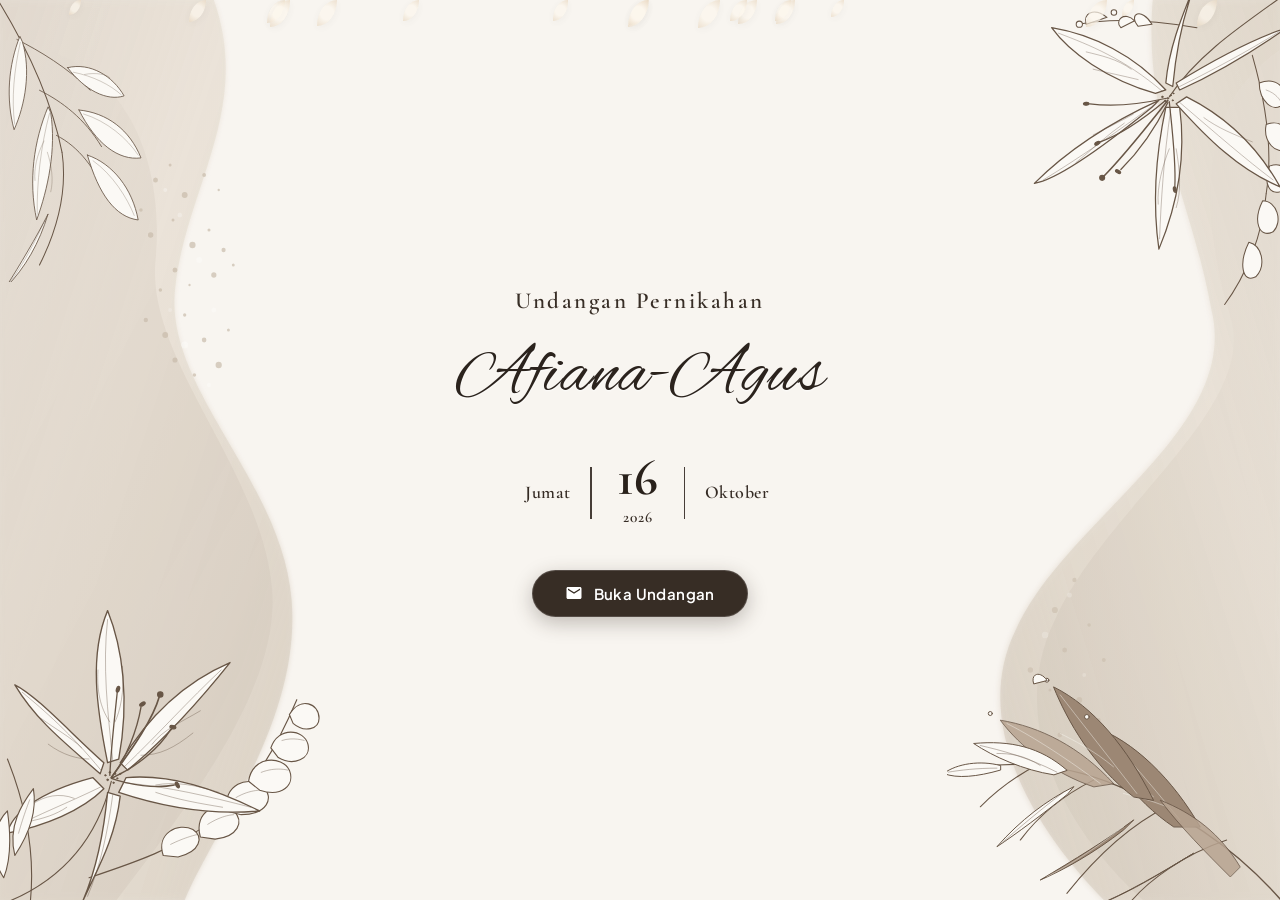
==== index.html @ ef30fb82 "first commit: projek undangan digital pernikahan lengkap" ====
<!DOCTYPE html>
<html lang="id">
<head>
  <meta charset="UTF-8">
  <meta name="viewport" content="width=device-width, initial-scale=1.0">
  <title>Undangan Pernikahan Afiana & Agus</title>
  <meta name="description" content="Undangan Pernikahan Afiana & Agus - Jumat, 16 Oktober 2026">
  
  <!-- Favicon -->
  <link rel="icon" href="data:image/svg+xml,<svg xmlns=%22http://www.w3.org/2000/svg%22 viewBox=%220 0 100 100%22><text y=%22.9em%22 font-size=%2290%22>💍</text></svg>">
  
  <!-- Stylesheet -->
  <link rel="stylesheet" href="assets/css/style.css">
</head>
<body class="page-cover">

  <!-- Floating Falling Petals -->
  <div class="petals-container" id="petalsContainer"></div>

  <!-- ========================================================
       COVER / LANDING PAGE (Sesuai Referensi Gambar)
       ======================================================== -->
  <main class="hero-cover" id="heroCover">
    <!-- Watercolor Organic Background Blobs -->
    <div class="blob-bg blob-left" aria-hidden="true"></div>
    <div class="blob-bg blob-right" aria-hidden="true"></div>

    <!-- Botanical Line Art Corners -->
    <img src="assets/images/floral-top-left.svg" alt="" class="botanical-art floral-tl" aria-hidden="true">
    <img src="assets/images/floral-bottom-left.svg" alt="" class="botanical-art floral-bl" aria-hidden="true">
    <img src="assets/images/floral-top-right.svg" alt="" class="botanical-art floral-tr" aria-hidden="true">
    <img src="assets/images/floral-bottom-right.svg" alt="" class="botanical-art floral-br" aria-hidden="true">

    <!-- Center Content -->
    <div class="hero-content">
      <p class="invitation-subtitle">Undangan Pernikahan</p>
      
      <!-- Greeting to Guest (Dynamic: e.g. ?to=Nama+Tamu) -->
      <div class="guest-greeting" id="guestGreeting">
        <span>Kepada Yth. Bapak/Ibu/Saudara/i:</span>
        <span class="guest-name" id="guestNameDisplay">Tamu Undangan</span>
      </div>

      <!-- Couple Names -->
      <h1 class="couple-names">Afiana-Agus</h1>

      <!-- Wedding Date -->
      <div class="wedding-date-block">
        <span class="date-day-name">Jumat</span>
        <div class="date-divider"></div>
        <div class="date-center">
          <span class="date-number">16</span>
          <span class="date-year">2026</span>
        </div>
        <div class="date-divider"></div>
        <span class="date-month-name">Oktober</span>
      </div>

      <!-- Button Buka Undangan -->
      <button type="button" class="btn-open-invitation" id="btnOpenInvitation">
        <svg viewBox="0 0 24 24" aria-hidden="true">
          <path d="M20 4H4c-1.1 0-1.99.9-1.99 2L2 18c0 1.1.9 2 2 2h16c1.1 0 2-.9 2-2V6c0-1.1-.9-2-2-2zm0 4l-8 5-8-5V6l8 5 8-5v2z"/>
        </svg>
        <span>Buka Undangan</span>
      </button>
    </div>
  </main>

  <!-- ========================================================
       3D ENVELOPE OPENING ANIMATION OVERLAY
       ======================================================== -->
  <div class="envelope-overlay" id="envelopeOverlay">
    <div class="envelope-wrapper">
      <div class="envelope-box" id="envelopeBox">
        <div class="envelope-flap"></div>
        <div class="wax-seal">A &amp; A</div>
        <div class="envelope-letter">
          <span class="envelope-letter-title">The Wedding of</span>
          <h2 class="envelope-letter-names">Afiana &amp; Agus</h2>
          <span class="envelope-letter-date">Jumat, 16 Oktober 2026</span>
        </div>
      </div>
    </div>
  </div>

  <!-- Scripts -->
  <script src="assets/js/main.js"></script>
</body>
</html>
---- assets/css/style.css ----
/* ========================================================
   UNDANGAN DIGITAL PERNIKAHAN: AFIANA & AGUS
   Theme: Luxury Boho / Warm Earth Tone / Botanical Line Art
   ======================================================== */

@import url('https://fonts.googleapis.com/css2?family=Alex+Brush&family=Amiri:ital,wght@0,400;0,700;1,400&family=Cormorant+Garamond:ital,wght@0,400;0,500;0,600;0,700;1,400;1,600&family=Great+Vibes&family=Plus+Jakarta+Sans:wght@300;400;500;600;700&display=swap');

:root {
  --bg-main: #f8f5f0;
  --bg-card: rgba(255, 255, 255, 0.92);
  --bg-warm: #f2ece1;
  --bg-dark: #271f1a;
  
  --text-main: #332a24;
  --text-title: #251d17;
  --text-muted: #6e6053;
  --text-sub: #8c7a6b;
  
  --accent-dark: #372d25;
  --accent-hover: #4e4035;
  --accent-gold: #c5a67c;
  --accent-gold-dark: #9e7b4a;
  --accent-gold-light: #f3e6cf;
  
  --border-soft: #e5dcd0;
  --border-gold: rgba(197, 166, 124, 0.4);
  
  --shadow-sm: 0 4px 14px rgba(45, 35, 28, 0.05);
  --shadow-md: 0 10px 28px rgba(45, 35, 28, 0.08);
  --shadow-lg: 0 18px 45px rgba(45, 35, 28, 0.12);
  
  --radius-pill: 9999px;
  --radius-card: 24px;
  --radius-arch: 180px 180px 16px 16px;
}

* {
  margin: 0;
  padding: 0;
  box-sizing: border-box;
}

html {
  scroll-behavior: smooth;
  font-size: 16px;
}

body {
  font-family: 'Plus Jakarta Sans', sans-serif;
  background-color: var(--bg-main);
  color: var(--text-main);
  overflow-x: hidden;
  line-height: 1.6;
  position: relative;
  -webkit-font-smoothing: antialiased;
}

body.page-cover {
  height: 100vh;
  overflow: hidden;
}

body.page-invitation {
  padding-bottom: 70px; /* Space for sticky bottom navigation */
}

/* ========================================================
   FLOATING PETALS ANIMATION EFFECT
   ======================================================== */
.petals-container {
  position: fixed;
  top: 0;
  left: 0;
  width: 100%;
  height: 100%;
  pointer-events: none;
  z-index: 99;
  overflow: hidden;
}

.petal {
  position: absolute;
  background: radial-gradient(circle, #fcf7ed 40%, #e8d7c0 100%);
  border-radius: 150% 0 150% 0;
  opacity: 0.7;
  filter: drop-shadow(0 2px 4px rgba(0,0,0,0.06));
  animation: fallPetal linear infinite;
}

@keyframes fallPetal {
  0% {
    top: -10%;
    transform: rotate(0deg) translateX(0);
    opacity: 0.8;
  }
  50% {
    transform: rotate(180deg) translateX(40px);
    opacity: 0.6;
  }
  100% {
    top: 110%;
    transform: rotate(360deg) translateX(-40px);
    opacity: 0;
  }
}

/* ========================================================
   COVER LANDING PAGE (Sesuai Referensi Gambar)
   ======================================================== */
.hero-cover {
  position: relative;
  width: 100vw;
  height: 100vh;
  min-height: 600px;
  background-color: var(--bg-main);
  display: flex;
  align-items: center;
  justify-content: center;
  overflow: hidden;
  z-index: 10;
  transition: opacity 0.6s ease, transform 0.6s ease;
}

/* Watercolor Blobs */
.blob-bg {
  position: absolute;
  pointer-events: none;
  z-index: 1;
  user-select: none;
}

.blob-left {
  top: 0;
  left: 0;
  height: 100%;
  width: 38vw;
  min-width: 280px;
  max-width: 580px;
  background: url('../images/blob-left.svg') no-repeat left top;
  background-size: cover;
  opacity: 0.95;
}

.blob-right {
  top: 0;
  right: 0;
  height: 100%;
  width: 42vw;
  min-width: 320px;
  max-width: 650px;
  background: url('../images/blob-right.svg') no-repeat right top;
  background-size: cover;
  opacity: 0.95;
}

/* Botanical Corners */
.botanical-art {
  position: absolute;
  pointer-events: none;
  z-index: 2;
  user-select: none;
}

.floral-tl {
  top: 0;
  left: 0;
  width: 22vw;
  min-width: 160px;
  max-width: 300px;
  animation: gentleSway 8s ease-in-out infinite alternate;
}

.floral-bl {
  bottom: 0;
  left: 0;
  width: 29vw;
  min-width: 210px;
  max-width: 400px;
  transform-origin: bottom left;
  animation: gentleBreathe 9s ease-in-out infinite alternate;
}

.floral-tr {
  top: 0;
  right: 0;
  width: 27vw;
  min-width: 200px;
  max-width: 380px;
  transform-origin: top right;
  animation: gentleBreathe 10s ease-in-out infinite alternate;
}

.floral-br {
  bottom: 0;
  right: 0;
  width: 26vw;
  min-width: 200px;
  max-width: 370px;
  transform-origin: bottom right;
  animation: gentleSway 9.5s ease-in-out infinite alternate-reverse;
}

@keyframes gentleSway {
  0% { transform: rotate(0deg) scale(1); }
  50% { transform: rotate(1.2deg) scale(1.01); }
  100% { transform: rotate(-1deg) scale(1.005); }
}

@keyframes gentleBreathe {
  0% { transform: scale(1); }
  100% { transform: scale(1.018); }
}

/* Cover Content */
.hero-content {
  position: relative;
  z-index: 5;
  text-align: center;
  padding: 2rem 1.5rem;
  max-width: 620px;
  margin: 0 auto;
  display: flex;
  flex-direction: column;
  align-items: center;
  justify-content: center;
}

.invitation-subtitle {
  font-family: 'Cormorant Garamond', serif;
  font-size: clamp(1.15rem, 1.8vw, 1.45rem);
  font-weight: 600;
  color: #382e26;
  letter-spacing: 2.5px;
  margin-bottom: 0.75rem;
  text-transform: capitalize;
}

.guest-greeting {
  display: none;
  font-size: 0.88rem;
  color: var(--text-muted);
  margin-bottom: 0.6rem;
  letter-spacing: 0.5px;
  background: rgba(255, 255, 255, 0.7);
  padding: 0.35rem 1.2rem;
  border-radius: var(--radius-pill);
  border: 1px solid var(--border-soft);
}

.guest-greeting .guest-name {
  font-weight: 700;
  color: var(--text-title);
  font-size: 1.05rem;
  display: block;
}

.couple-names {
  font-family: 'Alex Brush', cursive;
  font-size: clamp(2.8rem, 5.5vw, 4.4rem);
  font-weight: 400;
  color: #2b231d;
  line-height: 1.25;
  margin-bottom: 2.2rem;
  letter-spacing: 0.5px;
  text-shadow: 0 1px 2px rgba(255, 255, 255, 0.8);
}

/* Date Display Block */
.wedding-date-block {
  display: inline-flex;
  align-items: center;
  justify-content: center;
  gap: 1.2rem;
  margin-bottom: 2.5rem;
}

.date-day-name, .date-month-name {
  font-family: 'Cormorant Garamond', serif;
  font-size: clamp(1.05rem, 1.4vw, 1.25rem);
  font-weight: 600;
  color: #352b24;
  letter-spacing: 0.5px;
  min-width: 60px;
}
.date-day-name { text-align: right; }
.date-month-name { text-align: left; }

.date-divider {
  width: 1.5px;
  height: 52px;
  background-color: #332a24;
  opacity: 0.9;
}

.date-center {
  display: flex;
  flex-direction: column;
  align-items: center;
  justify-content: center;
  padding: 0 0.4rem;
}

.date-number {
  font-family: 'Cormorant Garamond', serif;
  font-size: clamp(2.6rem, 4vw, 3.2rem);
  font-weight: 700;
  line-height: 0.9;
  color: #29211b;
}

.date-year {
  font-family: 'Cormorant Garamond', serif;
  font-size: clamp(0.95rem, 1.2vw, 1.1rem);
  font-weight: 600;
  color: #352b24;
  letter-spacing: 1px;
  margin-top: 4px;
}

/* Button Buka Undangan */
.btn-open-invitation {
  display: inline-flex;
  align-items: center;
  justify-content: center;
  gap: 0.65rem;
  background-color: var(--accent-dark);
  color: #ffffff;
  font-family: 'Plus Jakarta Sans', sans-serif;
  font-size: 0.94rem;
  font-weight: 600;
  letter-spacing: 0.4px;
  padding: 0.8rem 2rem;
  border-radius: var(--radius-pill);
  border: 1px solid rgba(255, 255, 255, 0.15);
  cursor: pointer;
  box-shadow: 0 6px 20px rgba(45, 35, 28, 0.28);
  transition: all 0.35s cubic-bezier(0.2, 0.8, 0.2, 1);
  text-decoration: none;
  outline: none;
  position: relative;
  overflow: hidden;
}

.btn-open-invitation::before {
  content: '';
  position: absolute;
  top: 0; left: -100%;
  width: 100%; height: 100%;
  background: linear-gradient(90deg, transparent, rgba(255,255,255,0.2), transparent);
  transition: left 0.6s ease;
}

.btn-open-invitation:hover::before {
  left: 100%;
}

.btn-open-invitation:hover {
  background-color: var(--accent-hover);
  transform: translateY(-3px) scale(1.02);
  box-shadow: 0 10px 28px rgba(45, 35, 28, 0.38);
}

.btn-open-invitation svg {
  width: 18px;
  height: 18px;
  fill: currentColor;
  transition: transform 0.3s ease;
}

.btn-open-invitation:hover svg {
  transform: scale(1.15) rotate(-5deg);
}

/* ========================================================
   ENVELOPE OPENING MODAL ANIMATION (Triggered on click)
   ======================================================== */
.envelope-overlay {
  position: fixed;
  top: 0;
  left: 0;
  width: 100%;
  height: 100%;
  background: rgba(35, 28, 22, 0.85);
  backdrop-filter: blur(10px);
  display: flex;
  align-items: center;
  justify-content: center;
  z-index: 9999;
  opacity: 0;
  pointer-events: none;
  transition: opacity 0.5s ease;
}

.envelope-overlay.active {
  opacity: 1;
  pointer-events: auto;
}

.envelope-wrapper {
  position: relative;
  width: 320px;
  height: 220px;
  perspective: 1000px;
  transform: scale(0.8);
  transition: transform 0.5s cubic-bezier(0.175, 0.885, 0.32, 1.275);
}

.envelope-overlay.active .envelope-wrapper {
  transform: scale(1);
}

.envelope-box {
  position: relative;
  width: 100%;
  height: 100%;
  background: #e5dacb;
  border-radius: 12px;
  box-shadow: 0 20px 40px rgba(0, 0, 0, 0.4);
  border: 1px solid #d4c5b2;
}

/* Envelope Flap (Top triangle) */
.envelope-flap {
  position: absolute;
  top: 0;
  left: 0;
  width: 0;
  height: 0;
  border-left: 160px solid transparent;
  border-right: 160px solid transparent;
  border-top: 120px solid #dcd0bf;
  transform-origin: top;
  transition: transform 0.8s cubic-bezier(0.4, 0, 0.2, 1);
  z-index: 5;
  filter: drop-shadow(0 4px 6px rgba(0,0,0,0.1));
}

.envelope-box.is-open .envelope-flap {
  transform: rotateX(180deg);
  z-index: 1;
}

/* Wax Seal Stamp */
.wax-seal {
  position: absolute;
  top: 95px;
  left: 50%;
  transform: translate(-50%, -50%);
  width: 52px;
  height: 52px;
  background: radial-gradient(circle, #b8863f, #8c6020);
  border-radius: 50%;
  box-shadow: 0 4px 12px rgba(0,0,0,0.3), inset 0 2px 4px rgba(255,255,255,0.4);
  display: flex;
  align-items: center;
  justify-content: center;
  color: #faeccd;
  font-family: 'Alex Brush', cursive;
  font-size: 1.4rem;
  z-index: 6;
  border: 2px dashed rgba(255,255,255,0.3);
  transition: transform 0.5s ease, opacity 0.5s ease;
}

.envelope-box.is-open .wax-seal {
  transform: translate(-50%, -50%) scale(1.4);
  opacity: 0;
}

/* Invitation Letter sliding out */
.envelope-letter {
  position: absolute;
  top: 10px;
  left: 15px;
  width: 290px;
  height: 200px;
  background: #fbf9f5;
  border-radius: 8px;
  border: 1px solid #e0d5c5;
  box-shadow: 0 4px 15px rgba(0,0,0,0.1);
  display: flex;
  flex-direction: column;
  align-items: center;
  justify-content: center;
  padding: 1.2rem;
  text-align: center;
  z-index: 2;
  transition: transform 0.8s cubic-bezier(0.4, 0, 0.2, 1) 0.4s;
}

.envelope-box.is-open .envelope-letter {
  transform: translateY(-80px) scale(1.05);
}

.envelope-letter-title {
  font-family: 'Cormorant Garamond', serif;
  font-size: 0.95rem;
  color: var(--text-muted);
  letter-spacing: 2px;
  text-transform: uppercase;
}

.envelope-letter-names {
  font-family: 'Alex Brush', cursive;
  font-size: 2.2rem;
  color: var(--text-title);
  margin: 4px 0;
}

.envelope-letter-date {
  font-family: 'Cormorant Garamond', serif;
  font-size: 0.9rem;
  font-weight: 600;
  color: var(--accent-gold-dark);
}

/* ========================================================
   FLOATING AUDIO TOGGLE BUTTON & SOUNDBAR
   ======================================================== */
.music-toggle-btn {
  position: fixed;
  bottom: 84px;
  right: 20px;
  width: 48px;
  height: 48px;
  border-radius: 50%;
  background: var(--accent-dark);
  color: #ffffff;
  border: 2px solid var(--accent-gold);
  display: flex;
  align-items: center;
  justify-content: center;
  cursor: pointer;
  z-index: 99;
  box-shadow: 0 6px 20px rgba(0, 0, 0, 0.3);
  transition: all 0.3s ease;
}

.music-toggle-btn:hover {
  transform: scale(1.1);
  background: var(--accent-hover);
}

.music-toggle-btn svg {
  width: 20px;
  height: 20px;
  fill: currentColor;
}

.music-toggle-btn.playing {
  animation: spinRecord 4s linear infinite;
}

@keyframes spinRecord {
  from { transform: rotate(0deg); }
  to { transform: rotate(360deg); }
}

/* ========================================================
   STICKY BOTTOM NAVIGATION (undangan.html)
   ======================================================== */
.bottom-nav {
  position: fixed;
  bottom: 12px;
  left: 50%;
  transform: translateX(-50%);
  background: rgba(39, 31, 26, 0.92);
  backdrop-filter: blur(12px);
  border: 1px solid rgba(197, 166, 124, 0.4);
  border-radius: var(--radius-pill);
  padding: 0.4rem 0.8rem;
  display: flex;
  align-items: center;
  gap: 0.3rem;
  z-index: 98;
  box-shadow: 0 8px 30px rgba(0,0,0,0.35);
  max-width: 95vw;
}

.nav-link {
  display: flex;
  flex-direction: column;
  align-items: center;
  color: #cfc2b4;
  text-decoration: none;
  font-size: 0.65rem;
  font-weight: 500;
  padding: 0.4rem 0.65rem;
  border-radius: var(--radius-pill);
  transition: all 0.25s ease;
}

.nav-link svg {
  width: 18px;
  height: 18px;
  fill: currentColor;
  margin-bottom: 2px;
}

.nav-link:hover, .nav-link.active {
  color: #ffffff;
  background: rgba(197, 166, 124, 0.25);
}

/* ========================================================
   DETAIL PAGE (undangan.html) - LUXURY REDESIGN
   ======================================================== */
.detail-hero {
  position: relative;
  background: linear-gradient(180deg, #f0e8dc 0%, #f8f5f0 100%);
  padding: 5rem 1.5rem 3.5rem;
  text-align: center;
  overflow: hidden;
  border-bottom: 1px solid var(--border-soft);
}

.detail-art {
  position: absolute;
  pointer-events: none;
  opacity: 0.75;
  user-select: none;
}

.detail-tl {
  top: 0;
  left: 0;
  width: clamp(140px, 20vw, 260px);
}

.detail-tr {
  top: 0;
  right: 0;
  width: clamp(150px, 22vw, 280px);
}

.detail-hero-content {
  position: relative;
  z-index: 2;
  max-width: 720px;
  margin: 0 auto;
}

/* Grand Couple Arch Photo (Hero Banner) */
.hero-arch-frame {
  width: 200px;
  height: 280px;
  margin: 1.5rem auto;
  border-radius: var(--radius-arch);
  padding: 8px;
  background: linear-gradient(135deg, #dfc08f, #9c7b4a, #f7e6c4, #b8935c);
  box-shadow: 0 16px 36px rgba(45, 35, 28, 0.16);
  position: relative;
  transition: transform 0.4s ease;
}

.hero-arch-frame:hover {
  transform: translateY(-4px);
}

.hero-arch-inner {
  width: 100%;
  height: 100%;
  border-radius: 172px 172px 10px 10px;
  overflow: hidden;
}

.hero-arch-img {
  width: 100%;
  height: 100%;
  object-fit: cover;
  display: block;
}

.detail-date-badge {
  font-family: 'Cormorant Garamond', serif;
  font-size: 1.25rem;
  font-weight: 600;
  color: var(--accent-dark);
  letter-spacing: 1.5px;
  margin-top: 0.5rem;
}

.welcome-guest {
  display: inline-block;
  margin-top: 1.2rem;
  background: rgba(255, 255, 255, 0.85);
  backdrop-filter: blur(8px);
  padding: 0.5rem 1.6rem;
  border-radius: var(--radius-pill);
  font-size: 0.92rem;
  color: var(--text-muted);
  border: 1px solid var(--border-soft);
  box-shadow: var(--shadow-sm);
}

.welcome-guest strong {
  color: var(--text-title);
  font-weight: 700;
}

/* Container & Luxury Cards */
.container {
  max-width: 920px;
  margin: 0 auto;
  padding: 4rem 1.5rem;
}

.section-card {
  background: var(--bg-card);
  backdrop-filter: blur(12px);
  border: 1px solid var(--border-soft);
  border-radius: var(--radius-card);
  padding: 3.5rem 2.8rem;
  margin-bottom: 3.5rem;
  box-shadow: var(--shadow-sm);
  text-align: center;
  position: relative;
  overflow: hidden;
  transition: transform 0.3s ease, box-shadow 0.3s ease;
}

.section-card:hover {
  box-shadow: var(--shadow-md);
}

.section-card::before {
  content: '';
  position: absolute;
  top: 0; left: 0; right: 0;
  height: 4px;
  background: linear-gradient(90deg, transparent, var(--accent-gold), transparent);
}

.section-badge {
  font-family: 'Cormorant Garamond', serif;
  font-size: 1.15rem;
  font-style: italic;
  color: var(--text-sub);
  margin-bottom: 0.4rem;
  display: block;
  letter-spacing: 1px;
}

.section-title {
  font-family: 'Cormorant Garamond', serif;
  font-size: 2.3rem;
  color: var(--text-title);
  margin-bottom: 1.5rem;
  font-weight: 700;
  letter-spacing: 0.5px;
}

.divider-ornament {
  display: flex;
  align-items: center;
  justify-content: center;
  gap: 1rem;
  margin: 1.5rem auto 2rem;
}

.divider-ornament::before,
.divider-ornament::after {
  content: '';
  width: 70px;
  height: 1px;
  background: linear-gradient(90deg, transparent, var(--border-soft));
}

.divider-ornament::after {
  background: linear-gradient(90deg, var(--border-soft), transparent);
}

.divider-ornament svg {
  width: 18px;
  height: 18px;
  fill: var(--accent-gold);
}

/* Quranic Verse Calligraphy */
.arabic-text {
  font-family: 'Amiri', serif;
  font-size: 1.55rem;
  line-height: 2.2;
  color: var(--text-title);
  direction: rtl;
  margin-bottom: 1.4rem;
  text-align: center;
}

.quote-text {
  font-family: 'Cormorant Garamond', serif;
  font-size: 1.25rem;
  font-style: italic;
  color: var(--text-main);
  line-height: 1.8;
  max-width: 700px;
  margin: 0 auto 1.2rem;
}

.quote-source {
  font-size: 0.88rem;
  font-weight: 600;
  color: var(--text-sub);
  letter-spacing: 1.5px;
  text-transform: uppercase;
}

/* Mempelai Grid & Arch Photo Frames */
.couple-grid {
  display: grid;
  grid-template-columns: 1fr auto 1fr;
  align-items: center;
  gap: 2.5rem;
  margin-top: 2.5rem;
}

.couple-card {
  padding: 1.5rem 1rem;
  transition: transform 0.3s ease;
}

.couple-card:hover {
  transform: translateY(-4px);
}

.couple-arch-photo {
  width: 170px;
  height: 230px;
  margin: 0 auto 1.5rem;
  border-radius: var(--radius-arch);
  padding: 6px;
  background: linear-gradient(135deg, #dfc08f, #9c7b4a, #f7e6c4, #b8935c);
  box-shadow: 0 12px 28px rgba(55, 45, 37, 0.12);
}

.couple-arch-photo img {
  width: 100%;
  height: 100%;
  object-fit: cover;
  border-radius: 164px 164px 10px 10px;
  display: block;
}

.couple-fullname {
  font-family: 'Alex Brush', cursive;
  font-size: 2.6rem;
  color: var(--text-title);
  margin-bottom: 0.4rem;
}

.couple-parents {
  font-size: 0.9rem;
  color: var(--text-muted);
  line-height: 1.6;
}

.couple-social-link {
  display: inline-flex;
  align-items: center;
  gap: 0.4rem;
  margin-top: 0.8rem;
  color: var(--accent-gold-dark);
  font-size: 0.85rem;
  font-weight: 600;
  text-decoration: none;
  padding: 0.3rem 0.8rem;
  border-radius: var(--radius-pill);
  background: #fbf9f6;
  border: 1px solid var(--border-soft);
  transition: all 0.2s ease;
}

.couple-social-link:hover {
  background: var(--accent-dark);
  color: #fff;
}

.couple-ampersand {
  font-family: 'Alex Brush', cursive;
  font-size: 4rem;
  color: var(--accent-gold);
  text-shadow: 0 2px 4px rgba(0,0,0,0.05);
}

/* Love Story Timeline */
.story-timeline {
  position: relative;
  max-width: 620px;
  margin: 2.5rem auto 0;
  text-align: left;
}

.story-timeline::before {
  content: '';
  position: absolute;
  top: 0;
  bottom: 0;
  left: 20px;
  width: 2px;
  background: linear-gradient(180deg, var(--accent-gold), var(--border-soft));
}

.story-item {
  position: relative;
  padding-left: 55px;
  margin-bottom: 2rem;
}

.story-dot {
  position: absolute;
  left: 12px;
  top: 4px;
  width: 18px;
  height: 18px;
  border-radius: 50%;
  background: var(--bg-card);
  border: 3px solid var(--accent-gold);
  box-shadow: 0 0 0 4px rgba(197, 166, 124, 0.2);
}

.story-year {
  font-family: 'Cormorant Garamond', serif;
  font-size: 1.25rem;
  font-weight: 700;
  color: var(--accent-dark);
}

.story-title {
  font-size: 1.05rem;
  font-weight: 700;
  color: var(--text-title);
  margin: 0.2rem 0 0.4rem;
}

.story-desc {
  font-size: 0.88rem;
  color: var(--text-muted);
  line-height: 1.6;
}

/* Event Timeline / Schedule */
.events-grid {
  display: grid;
  grid-template-columns: 1fr 1fr;
  gap: 2rem;
  margin-top: 2.5rem;
}

.event-box {
  background: #fbf9f6;
  border: 1px solid var(--border-soft);
  border-radius: 20px;
  padding: 2.5rem 2rem;
  text-align: center;
  position: relative;
  transition: transform 0.3s ease;
}

.event-box:hover {
  transform: translateY(-4px);
  border-color: var(--accent-gold);
}

.event-box-title {
  font-family: 'Cormorant Garamond', serif;
  font-size: 1.8rem;
  font-weight: 700;
  color: var(--text-title);
  margin-bottom: 0.8rem;
}

.event-time {
  font-size: 1rem;
  font-weight: 600;
  color: var(--accent-dark);
  margin-bottom: 0.4rem;
}

.event-place {
  font-size: 0.92rem;
  color: var(--text-muted);
  margin-bottom: 1.5rem;
  line-height: 1.5;
}

/* Countdown Timer */
.countdown-container {
  margin-top: 2.8rem;
}

.countdown-grid {
  display: flex;
  justify-content: center;
  gap: 1.2rem;
  flex-wrap: wrap;
}

.countdown-item {
  background: linear-gradient(145deg, #372d25, #292019);
  color: #ffffff;
  padding: 1.1rem 1.3rem;
  border-radius: 16px;
  min-width: 85px;
  box-shadow: 0 8px 20px rgba(45, 35, 28, 0.2);
  border: 1px solid rgba(197, 166, 124, 0.3);
}

.countdown-num {
  font-family: 'Cormorant Garamond', serif;
  font-size: 2.4rem;
  font-weight: 700;
  line-height: 1;
  color: #faeccd;
}

.countdown-label {
  font-size: 0.72rem;
  text-transform: uppercase;
  letter-spacing: 1.5px;
  opacity: 0.85;
  margin-top: 6px;
}

/* Action Buttons */
.btn-primary {
  display: inline-flex;
  align-items: center;
  justify-content: center;
  gap: 0.55rem;
  background-color: var(--accent-dark);
  color: #ffffff;
  padding: 0.8rem 1.8rem;
  border-radius: var(--radius-pill);
  font-weight: 600;
  font-size: 0.92rem;
  text-decoration: none;
  border: none;
  cursor: pointer;
  transition: all 0.3s ease;
  box-shadow: var(--shadow-sm);
}

.btn-primary:hover {
  background-color: var(--accent-hover);
  transform: translateY(-2px);
  box-shadow: var(--shadow-md);
}

/* Google Maps Accordion / Toggle */
.map-embed-wrapper {
  margin-top: 2rem;
  border-radius: 16px;
  overflow: hidden;
  border: 1px solid var(--border-soft);
  box-shadow: var(--shadow-sm);
  display: none;
}

.map-embed-wrapper.show {
  display: block;
}

.map-embed-wrapper iframe {
  width: 100%;
  height: 320px;
  border: none;
  display: block;
}

/* Gallery Photo Grid */
.gallery-grid {
  display: grid;
  grid-template-columns: repeat(3, 1fr);
  gap: 1.2rem;
  margin-top: 2.5rem;
}

.gallery-item {
  position: relative;
  border-radius: 16px;
  overflow: hidden;
  height: 220px;
  box-shadow: var(--shadow-sm);
  cursor: pointer;
}

.gallery-item:first-child {
  grid-column: span 2;
  height: 320px;
}

.gallery-item:nth-child(2) {
  height: 320px;
}

.gallery-item img {
  width: 100%;
  height: 100%;
  object-fit: cover;
  transition: transform 0.5s ease;
}

.gallery-item:hover img {
  transform: scale(1.08);
}

.gallery-overlay {
  position: absolute;
  top: 0; left: 0; right: 0; bottom: 0;
  background: rgba(39, 31, 26, 0.4);
  opacity: 0;
  display: flex;
  align-items: center;
  justify-content: center;
  color: #fff;
  transition: opacity 0.3s ease;
}

.gallery-item:hover .gallery-overlay {
  opacity: 1;
}

/* Lightbox Modal */
.lightbox-modal {
  position: fixed;
  top: 0; left: 0; width: 100%; height: 100%;
  background: rgba(18, 14, 11, 0.95);
  backdrop-filter: blur(12px);
  display: flex;
  align-items: center;
  justify-content: center;
  z-index: 10000;
  opacity: 0;
  pointer-events: none;
  transition: opacity 0.3s ease;
}

.lightbox-modal.active {
  opacity: 1;
  pointer-events: auto;
}

.lightbox-modal img {
  max-width: 90vw;
  max-height: 85vh;
  border-radius: 12px;
  box-shadow: 0 20px 50px rgba(0,0,0,0.5);
}

.lightbox-close {
  position: absolute;
  top: 24px;
  right: 28px;
  color: #fff;
  font-size: 2.4rem;
  cursor: pointer;
  line-height: 1;
}

/* Realistic Bank Gift Cards */
.gift-grid {
  display: grid;
  grid-template-columns: repeat(auto-fit, minmax(280px, 1fr));
  gap: 1.8rem;
  margin-top: 2.5rem;
}

.bank-card {
  position: relative;
  background: linear-gradient(135deg, #372d25, #231c17);
  color: #ffffff;
  border-radius: 18px;
  padding: 2rem 1.8rem;
  text-align: left;
  box-shadow: 0 12px 30px rgba(35, 28, 22, 0.25);
  border: 1px solid rgba(197, 166, 124, 0.35);
  overflow: hidden;
}

.bank-card.mandiri {
  background: linear-gradient(135deg, #1f2a38, #131c26);
}

.bank-card::after {
  content: '';
  position: absolute;
  top: -50%;
  right: -50%;
  width: 100%;
  height: 100%;
  background: radial-gradient(circle, rgba(197, 166, 124, 0.15), transparent 70%);
  pointer-events: none;
}

.chip-logo-row {
  display: flex;
  justify-content: space-between;
  align-items: center;
  margin-bottom: 1.8rem;
}

.card-chip {
  width: 44px;
  height: 32px;
  background: linear-gradient(135deg, #e3c07b, #b38b3f);
  border-radius: 6px;
  position: relative;
}

.card-chip::before {
  content: '';
  position: absolute;
  top: 3px; left: 3px; right: 3px; bottom: 3px;
  border: 1px solid rgba(0,0,0,0.25);
  border-radius: 4px;
}

.bank-name {
  font-weight: 800;
  font-size: 1.25rem;
  letter-spacing: 2px;
  color: #ffffff;
}

.account-number {
  font-family: 'Courier New', Courier, monospace;
  font-size: 1.35rem;
  font-weight: 700;
  letter-spacing: 2px;
  color: #faeccd;
  margin-bottom: 0.5rem;
}

.account-holder {
  font-size: 0.85rem;
  text-transform: uppercase;
  letter-spacing: 1.5px;
  opacity: 0.8;
  margin-bottom: 1.5rem;
}

.btn-copy {
  display: inline-flex;
  align-items: center;
  gap: 0.4rem;
  background: rgba(255, 255, 255, 0.15);
  backdrop-filter: blur(4px);
  color: #ffffff;
  border: 1px solid rgba(255, 255, 255, 0.25);
  padding: 0.6rem 1.4rem;
  border-radius: var(--radius-pill);
  font-size: 0.85rem;
  font-weight: 600;
  cursor: pointer;
  transition: all 0.25s ease;
}

.btn-copy:hover {
  background: var(--accent-gold);
  color: var(--accent-dark);
}

/* RSVP & Wishes */
.rsvp-form {
  max-width: 540px;
  margin: 2rem auto;
  text-align: left;
}

.form-group {
  margin-bottom: 1.4rem;
}

.form-label {
  display: block;
  font-size: 0.88rem;
  font-weight: 600;
  color: var(--text-title);
  margin-bottom: 0.5rem;
}

.form-control {
  width: 100%;
  padding: 0.85rem 1.1rem;
  border: 1px solid var(--border-soft);
  border-radius: 14px;
  background: #fbf9f6;
  font-family: inherit;
  font-size: 0.92rem;
  color: var(--text-main);
  outline: none;
  transition: border-color 0.25s, box-shadow 0.25s;
}

.form-control:focus {
  border-color: var(--accent-gold);
  box-shadow: 0 0 0 3px rgba(197, 166, 124, 0.18);
  background: #ffffff;
}

/* Radio status badges */
.radio-status-grid {
  display: grid;
  grid-template-columns: repeat(3, 1fr);
  gap: 0.6rem;
}

.radio-status-btn {
  position: relative;
}

.radio-status-btn input[type="radio"] {
  position: absolute;
  opacity: 0;
}

.radio-status-btn label {
  display: block;
  padding: 0.65rem 0.5rem;
  background: #fbf9f6;
  border: 1px solid var(--border-soft);
  border-radius: 12px;
  text-align: center;
  font-size: 0.82rem;
  font-weight: 600;
  cursor: pointer;
  transition: all 0.2s ease;
}

.radio-status-btn input[type="radio"]:checked + label {
  background: var(--accent-dark);
  color: #fff;
  border-color: var(--accent-dark);
}

/* Wishes List */
.wishes-list {
  max-width: 620px;
  margin: 2.5rem auto 0;
  max-height: 420px;
  overflow-y: auto;
  padding-right: 0.5rem;
  text-align: left;
}

.wish-item {
  background: #fbf9f6;
  border: 1px solid var(--border-soft);
  border-radius: 16px;
  padding: 1.2rem 1.4rem;
  margin-bottom: 1rem;
  transition: transform 0.2s ease;
}

.wish-item:hover {
  transform: translateY(-2px);
}

.wish-header {
  display: flex;
  align-items: center;
  justify-content: space-between;
  margin-bottom: 0.4rem;
}

.wish-name {
  font-weight: 700;
  font-size: 0.95rem;
  color: var(--text-title);
}

.wish-badge {
  font-size: 0.72rem;
  background: #eadecd;
  color: #4a3e35;
  padding: 3px 10px;
  border-radius: 99px;
  font-weight: 600;
}

.wish-text {
  font-size: 0.9rem;
  color: var(--text-muted);
  line-height: 1.6;
}

.wish-time {
  font-size: 0.75rem;
  color: var(--text-sub);
  margin-top: 0.5rem;
  display: block;
}

/* Toast Notification */
.toast-notice {
  position: fixed;
  bottom: 84px;
  left: 50%;
  transform: translateX(-50%) translateY(30px);
  background: var(--accent-dark);
  color: #fff;
  padding: 0.8rem 1.8rem;
  border-radius: var(--radius-pill);
  font-size: 0.9rem;
  box-shadow: 0 10px 30px rgba(0, 0, 0, 0.3);
  z-index: 10001;
  opacity: 0;
  pointer-events: none;
  transition: all 0.35s ease;
  border: 1px solid var(--accent-gold);
}

.toast-notice.show {
  opacity: 1;
  transform: translateX(-50%) translateY(0);
}

/* Button Back to Cover */
.btn-back-cover {
  display: inline-flex;
  align-items: center;
  gap: 0.55rem;
  background: #ede5da;
  color: var(--text-title);
  padding: 0.8rem 1.8rem;
  border-radius: var(--radius-pill);
  font-size: 0.9rem;
  font-weight: 600;
  text-decoration: none;
  transition: all 0.25s ease;
  border: 1px solid var(--border-soft);
  box-shadow: var(--shadow-sm);
}

.btn-back-cover:hover {
  background: #e0d5c6;
  transform: translateY(-2px);
  box-shadow: var(--shadow-md);
}

/* Footer */
.wedding-footer {
  text-align: center;
  padding: 4rem 1.5rem 6rem;
  border-top: 1px solid var(--border-soft);
  margin-top: 3rem;
}

.footer-names {
  font-family: 'Alex Brush', cursive;
  font-size: 3rem;
  color: var(--text-title);
  margin-bottom: 0.5rem;
}

.footer-sub {
  font-size: 0.88rem;
  color: var(--text-sub);
}

/* ========================================================
   ENHANCED SCROLL REVEAL & IMAGE ANIMATIONS
   ======================================================== */

/* General Section Reveal */
.reveal-on-scroll {
  opacity: 0;
  transform: translateY(35px);
  filter: blur(4px);
  transition: opacity 0.85s cubic-bezier(0.16, 1, 0.3, 1),
              transform 0.85s cubic-bezier(0.16, 1, 0.3, 1),
              filter 0.85s ease;
  will-change: opacity, transform, filter;
}

.reveal-on-scroll.is-visible {
  opacity: 1;
  transform: translateY(0);
  filter: blur(0);
}

/* Image Zoom Reveal */
.img-reveal-zoom {
  opacity: 0;
  transform: scale(0.86) translateY(50px);
  filter: blur(10px);
  transition: opacity 1s cubic-bezier(0.16, 1, 0.3, 1),
              transform 1s cubic-bezier(0.16, 1, 0.3, 1),
              filter 0.9s ease;
  will-change: transform, opacity, filter;
}

.img-reveal-zoom.is-visible {
  opacity: 1;
  transform: scale(1) translateY(0);
  filter: blur(0);
}

/* Directional Image Reveals for Couple */
.img-reveal-left {
  opacity: 0;
  transform: translateX(-50px) translateY(40px) rotate(-4deg) scale(0.88);
  filter: blur(8px);
  transition: opacity 1.1s cubic-bezier(0.16, 1, 0.3, 1),
              transform 1.1s cubic-bezier(0.16, 1, 0.3, 1),
              filter 0.9s ease;
  will-change: transform, opacity, filter;
}

.img-reveal-left.is-visible {
  opacity: 1;
  transform: translateX(0) translateY(0) rotate(0deg) scale(1);
  filter: blur(0);
}

.img-reveal-right {
  opacity: 0;
  transform: translateX(50px) translateY(40px) rotate(4deg) scale(0.88);
  filter: blur(8px);
  transition: opacity 1.1s cubic-bezier(0.16, 1, 0.3, 1),
              transform 1.1s cubic-bezier(0.16, 1, 0.3, 1),
              filter 0.9s ease;
  will-change: transform, opacity, filter;
}

.img-reveal-right.is-visible {
  opacity: 1;
  transform: translateX(0) translateY(0) rotate(0deg) scale(1);
  filter: blur(0);
}

/* Golden Shimmer Light Beam Effect */
.img-shimmer {
  position: relative;
  overflow: hidden;
}

.img-shimmer::after {
  content: '';
  position: absolute;
  top: -80%;
  left: -80%;
  width: 260%;
  height: 260%;
  background: linear-gradient(
    105deg,
    transparent 32%,
    rgba(255, 255, 255, 0.5) 48%,
    rgba(250, 236, 205, 0.7) 52%,
    transparent 68%
  );
  transform: translateX(-160%) rotate(25deg);
  pointer-events: none;
  z-index: 10;
}

.img-shimmer.is-visible::after {
  animation: shimmerSweep 1.3s cubic-bezier(0.2, 0.8, 0.2, 1) 0.35s forwards;
}

@keyframes shimmerSweep {
  0% { transform: translateX(-160%) rotate(25deg); opacity: 0; }
  25% { opacity: 1; }
  85% { opacity: 1; }
  100% { transform: translateX(200%) rotate(25deg); opacity: 0; }
}

/* Ampersand Animated Entrance */
.couple-ampersand {
  transition: opacity 0.8s ease 0.4s, transform 0.8s cubic-bezier(0.175, 0.885, 0.32, 1.275) 0.4s;
}

.couple-grid:not(.is-visible) .couple-ampersand {
  opacity: 0;
  transform: scale(0.3) rotate(-30deg);
}

.couple-grid.is-visible .couple-ampersand {
  opacity: 1;
  transform: scale(1) rotate(0deg);
  animation: pulseGlow 3s ease-in-out infinite alternate;
}

@keyframes pulseGlow {
  0% { transform: scale(1); filter: drop-shadow(0 0 4px rgba(197, 166, 124, 0.3)); }
  100% { transform: scale(1.08); filter: drop-shadow(0 0 14px rgba(197, 166, 124, 0.7)); }
}

/* Gallery Staggered Cascade */
.gallery-item {
  position: relative;
  border-radius: 18px;
  overflow: hidden;
  height: 220px;
  box-shadow: 0 8px 24px rgba(45, 35, 28, 0.08);
  cursor: pointer;
  opacity: 0;
  transform: translateY(50px) scale(0.88);
  filter: blur(8px);
  transition: opacity 0.85s cubic-bezier(0.16, 1, 0.3, 1),
              transform 0.85s cubic-bezier(0.16, 1, 0.3, 1),
              filter 0.85s ease,
              box-shadow 0.4s ease;
  will-change: transform, opacity, filter;
}

.gallery-item.is-visible {
  opacity: 1;
  transform: translateY(0) scale(1);
  filter: blur(0);
  transition-delay: calc(var(--delay, 0) * 0.14s);
}

.gallery-item img {
  width: 100%;
  height: 100%;
  object-fit: cover;
  transition: transform 0.8s cubic-bezier(0.16, 1, 0.3, 1);
}

.gallery-item:hover {
  box-shadow: 0 16px 40px rgba(45, 35, 28, 0.22);
  transform: translateY(-8px) scale(1.02);
}

.gallery-item:hover img {
  transform: scale(1.12);
}

/* Subtle Ken Burns breathing for hero arch */
.hero-arch-frame.is-visible .hero-arch-img {
  animation: kenBurnsSlow 12s ease-in-out infinite alternate;
}

@keyframes kenBurnsSlow {
  0% { transform: scale(1); }
  100% { transform: scale(1.06); }
}

/* ========================================================
   RESPONSIVE DESIGN (Media Queries)
   ======================================================== */
@media (max-width: 900px) {
  .blob-left { width: 45vw; }
  .blob-right { width: 48vw; }
  .couple-grid {
    grid-template-columns: 1fr;
    gap: 1.5rem;
  }
  .couple-ampersand {
    transform: rotate(0deg);
    margin: -1rem 0;
  }
  .events-grid { grid-template-columns: 1fr; }
  .gallery-grid { grid-template-columns: 1fr 1fr; }
  .gallery-item:first-child { grid-column: span 2; height: 260px; }
  .gallery-item:nth-child(2) { height: 260px; }
}

@media (max-width: 640px) {
  .hero-content { padding: 1.5rem 1rem; }
  .floral-tl { width: 32vw; min-width: 120px; }
  .floral-bl { width: 38vw; min-width: 150px; }
  .floral-tr { width: 35vw; min-width: 140px; }
  .floral-br { width: 34vw; min-width: 140px; }
  .wedding-date-block { gap: 0.8rem; }
  .date-day-name, .date-month-name { min-width: 45px; }
  .date-divider { height: 42px; }
  .section-card { padding: 2.4rem 1.4rem; }
  .countdown-item { min-width: 68px; padding: 0.8rem; }
  .countdown-num { font-size: 1.8rem; }
  .arabic-text { font-size: 1.3rem; line-height: 2; }
  .gallery-grid { grid-template-columns: 1fr; }
  .gallery-item:first-child, .gallery-item:nth-child(2) { grid-column: span 1; height: 220px; }
  .bottom-nav { padding: 0.35rem 0.5rem; gap: 0.15rem; }
  .nav-link { font-size: 0.6rem; padding: 0.35rem 0.45rem; }
  .nav-link svg { width: 16px; height: 16px; }
}
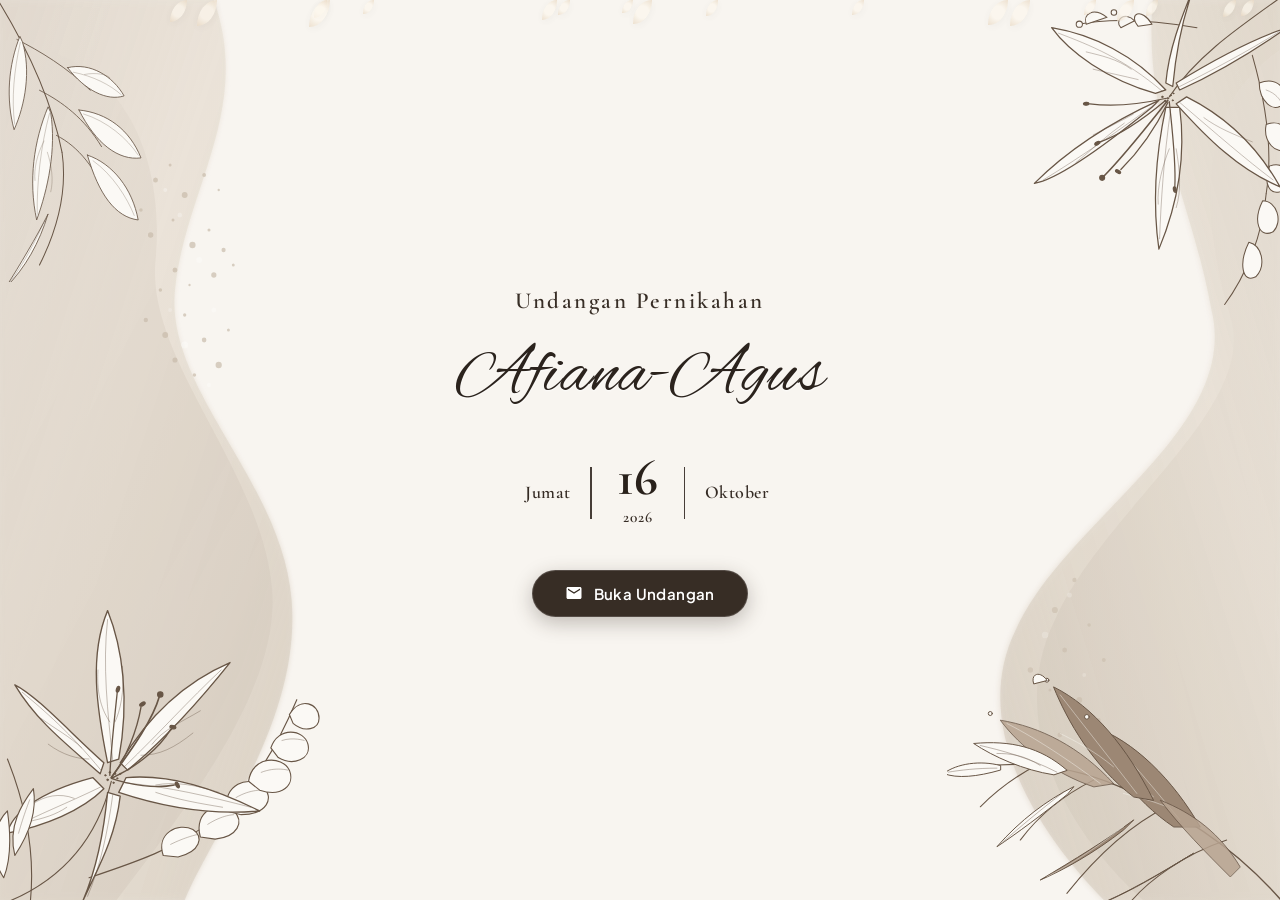
==== commit 7bdf8a61: "feat: add Open Graph meta tags and optimized WhatsApp thumbnail preview" ====
--- a/index.html
+++ b/index.html
@@ -3,8 +3,28 @@
 <head>
   <meta charset="UTF-8">
   <meta name="viewport" content="width=device-width, initial-scale=1.0">
-  <title>Undangan Pernikahan Afiana & Agus</title>
-  <meta name="description" content="Undangan Pernikahan Afiana & Agus - Jumat, 16 Oktober 2026">
+  <title>Afiana-Agus | Undangan Pernikahan Digital</title>
+  <meta name="title" content="Afiana-Agus | Undangan Pernikahan Digital">
+  <meta name="description" content="Undangan Pernikahan Afiana & Agus - Jumat, 16 Oktober 2026. Silakan klik tautan ini untuk membuka detail undangan.">
+  
+  <!-- Open Graph / Facebook / WhatsApp Preview -->
+  <meta property="og:type" content="website">
+  <meta property="og:url" content="https://mhaisbatara.github.io/weding/">
+  <meta property="og:title" content="Afiana-Agus | Undangan Pernikahan Digital">
+  <meta property="og:description" content="Undangan Pernikahan Afiana & Agus - Jumat, 16 Oktober 2026. Silakan klik tautan ini untuk membuka detail undangan.">
+  <meta property="og:image" content="https://mhaisbatara.github.io/weding/assets/images/thumbnail.jpg">
+  <meta property="og:image:secure_url" content="https://mhaisbatara.github.io/weding/assets/images/thumbnail.jpg">
+  <meta property="og:image:type" content="image/jpeg">
+  <meta property="og:image:width" content="600">
+  <meta property="og:image:height" content="600">
+  <meta property="og:image:alt" content="Undangan Pernikahan Afiana & Agus">
+
+  <!-- Twitter Card -->
+  <meta name="twitter:card" content="summary_large_image">
+  <meta name="twitter:url" content="https://mhaisbatara.github.io/weding/">
+  <meta name="twitter:title" content="Afiana-Agus | Undangan Pernikahan Digital">
+  <meta name="twitter:description" content="Undangan Pernikahan Afiana & Agus - Jumat, 16 Oktober 2026. Silakan klik tautan ini untuk membuka detail undangan.">
+  <meta name="twitter:image" content="https://mhaisbatara.github.io/weding/assets/images/thumbnail.jpg">
   
   <!-- Favicon -->
   <link rel="icon" href="data:image/svg+xml,<svg xmlns=%22http://www.w3.org/2000/svg%22 viewBox=%220 0 100 100%22><text y=%22.9em%22 font-size=%2290%22>💍</text></svg>">
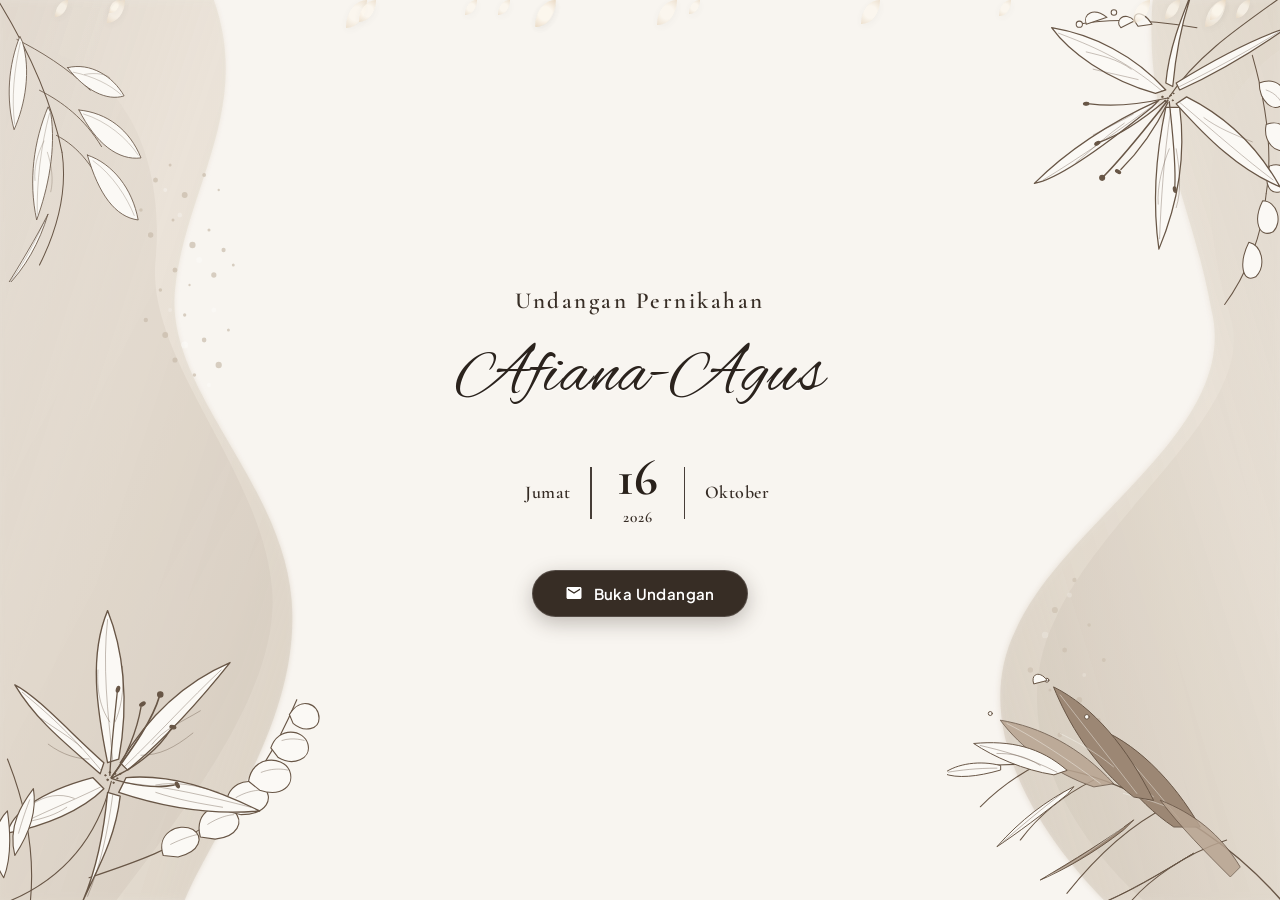
==== commit beb8804f: "fix: add link rel=image_src and og:site_name for WhatsApp crawler" ====
--- a/index.html
+++ b/index.html
@@ -9,6 +9,7 @@
   
   <!-- Open Graph / Facebook / WhatsApp Preview -->
   <meta property="og:type" content="website">
+  <meta property="og:site_name" content="Afiana &amp; Agus Wedding">
   <meta property="og:url" content="https://mhaisbatara.github.io/weding/">
   <meta property="og:title" content="Afiana-Agus | Undangan Pernikahan Digital">
   <meta property="og:description" content="Undangan Pernikahan Afiana & Agus - Jumat, 16 Oktober 2026. Silakan klik tautan ini untuk membuka detail undangan.">
@@ -18,6 +19,10 @@
   <meta property="og:image:width" content="600">
   <meta property="og:image:height" content="600">
   <meta property="og:image:alt" content="Undangan Pernikahan Afiana & Agus">
+
+  <!-- WhatsApp & Schema Fallback Tags -->
+  <link rel="image_src" href="https://mhaisbatara.github.io/weding/assets/images/thumbnail.jpg">
+  <meta itemprop="image" content="https://mhaisbatara.github.io/weding/assets/images/thumbnail.jpg">
 
   <!-- Twitter Card -->
   <meta name="twitter:card" content="summary_large_image">
